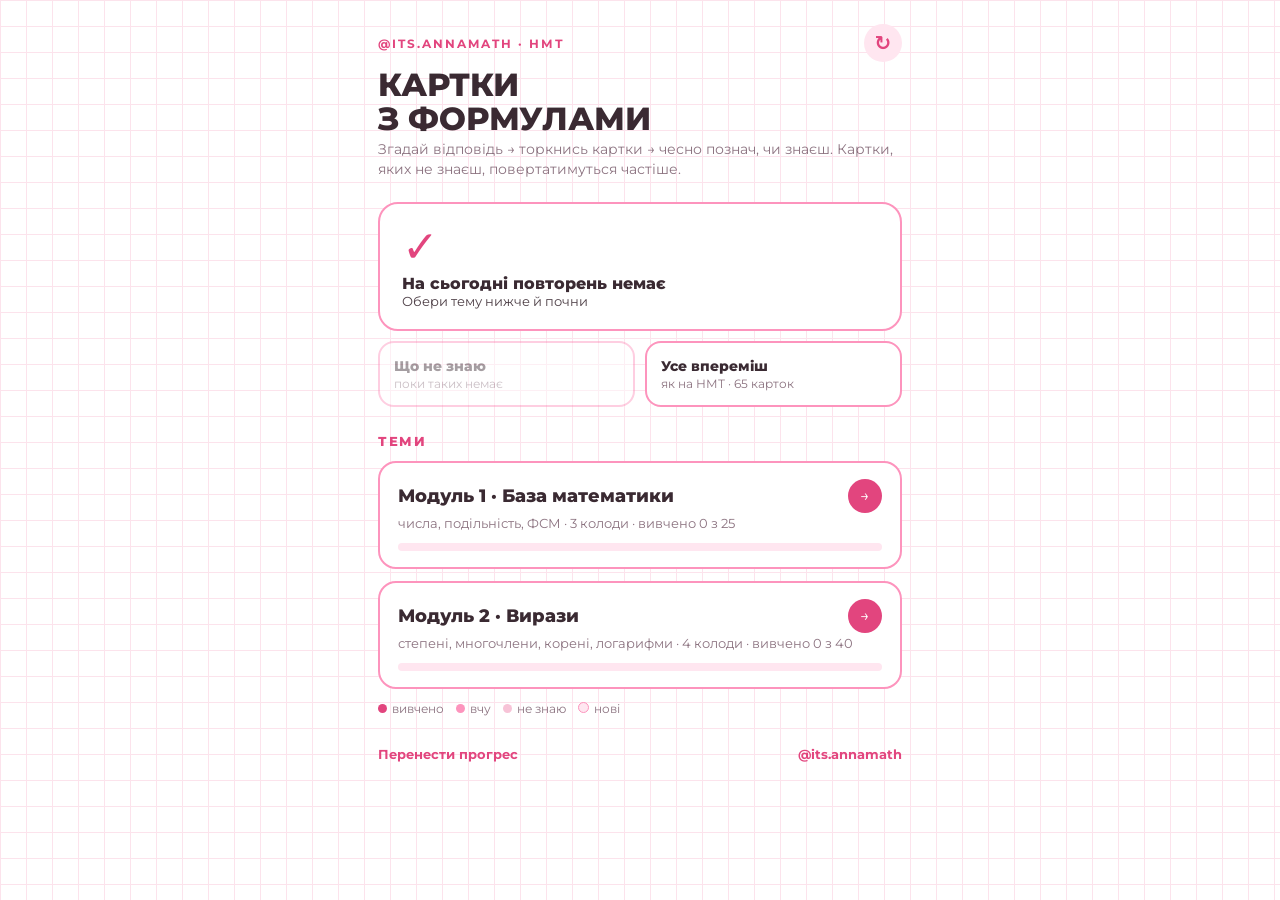
==== index.html @ 20a90d84 "Модуль 1 · Ознаки подільності (на 3 і на 9 — окремо) Co-Authored-By: Claude Opus 5.5 <noreply@anthro" ====
<!DOCTYPE html>
<html lang="uk">
<head>
<meta charset="utf-8">
<meta name="viewport" content="width=device-width, initial-scale=1, viewport-fit=cover">
<title>Картки НМТ · @its.annamath</title>
<meta name="description" content="Картки для запам'ятовування формул до НМТ з математики">
<meta name="theme-color" content="#FD94BD">
<link rel="manifest" href="manifest.webmanifest">
<link rel="icon" href="icon-192.png">
<link rel="apple-touch-icon" href="icon-192.png">
<meta name="apple-mobile-web-app-capable" content="yes">
<meta name="apple-mobile-web-app-title" content="Картки НМТ">
<link rel="preconnect" href="https://fonts.googleapis.com">
<link rel="preconnect" href="https://fonts.gstatic.com" crossorigin>
<link href="https://fonts.googleapis.com/css2?family=Montserrat:wght@500;600;700;800&display=swap" rel="stylesheet">
<link rel="stylesheet" href="katex/katex.min.css?v=a65f815d">
<link rel="stylesheet" href="style.css?v=a65f815d">
</head>
<body>
<main class="wrap" id="app"></main>
<div class="modal hidden" id="modal"><div class="sheet" id="sheet"></div></div>
<script src="data.js?v=a65f815d"></script>
<script src="app.js?v=a65f815d"></script>
</body>
</html>
---- style.css ----
:root{
  --pink:#FD94BD; --accent:#E2457E; --soft:#FFE6F0; --line:#FCE3EC;
  --ink:#3A2A32; --muted:#8C7380; --ok:#E2457E;
}
*{ box-sizing:border-box; margin:0; padding:0; -webkit-tap-highlight-color:transparent; }
html,body{ min-height:100%; }
body{
  font-family:Montserrat,system-ui,-apple-system,sans-serif; color:var(--ink); background:#fff;
  background-image:linear-gradient(var(--line) 1px,transparent 1px),linear-gradient(90deg,var(--line) 1px,transparent 1px);
  background-size:26px 26px;
}
.wrap{ max-width:560px; margin:0 auto;
  padding:calc(24px + env(safe-area-inset-top)) 18px calc(40px + env(safe-area-inset-bottom)); }
button{ font-family:inherit; cursor:pointer; border:none; background:none; color:inherit; }
.hidden{ display:none!important; }

/* шапка */
.hdr{ display:flex; align-items:center; justify-content:space-between; gap:10px; }
.refresh{ width:38px; height:38px; border-radius:50%; background:var(--soft); color:var(--accent); font-size:20px; font-weight:800; flex:none; display:grid; place-items:center; }
.refresh.spin{ animation:spin .8s linear infinite; }
@keyframes spin{ to{ transform:rotate(360deg); } }
.toast{ position:fixed; left:50%; transform:translateX(-50%); bottom:calc(18px + env(safe-area-inset-bottom)); z-index:20;
  background:var(--accent); color:#fff; font-size:14px; padding:13px 18px; border-radius:14px; box-shadow:0 8px 22px rgba(226,69,126,.35); white-space:nowrap; }
.brand{ font-size:12px; font-weight:700; letter-spacing:2px; color:var(--accent); text-transform:uppercase; }
h1{ font-size:32px; font-weight:800; text-transform:uppercase; margin:6px 0 4px; line-height:1.05; }
.sub{ color:var(--muted); font-size:14px; line-height:1.45; margin-bottom:22px; }
.h2{ font-size:13px; font-weight:800; letter-spacing:1.5px; text-transform:uppercase; color:var(--accent); margin:26px 0 12px; }

/* плашка «додай на екран» */
.inst{ display:flex; align-items:center; gap:12px; background:var(--soft); border:2px solid var(--pink); border-radius:18px; padding:12px 10px 12px 12px; margin-bottom:14px; }
.inst img{ width:44px; height:44px; border-radius:11px; flex:none; }
.inst div{ flex:1; min-width:0; }
.inst b{ display:block; font-size:14px; font-weight:800; line-height:1.25; }
.inst small{ font-size:12px; color:var(--muted); }
.inst-go{ background:var(--accent); color:#fff; font-weight:700; font-size:14px; border-radius:12px; padding:10px 14px; flex:none; }
.inst-x{ color:var(--muted); font-size:22px; line-height:1; padding:4px 4px; flex:none; }
.sheet ol li{ margin-bottom:6px; }

/* головні кнопки */
.today{ display:block; width:100%; text-align:left; background:var(--accent); color:#fff; border-radius:20px;
  padding:20px 22px; box-shadow:0 10px 26px rgba(226,69,126,.28); }
.today .n{ font-size:44px; font-weight:800; line-height:1; }
.today b{ display:block; font-size:16px; font-weight:800; margin-top:6px; }
.today small{ font-size:13px; opacity:.9; }
.today.empty{ background:#fff; color:var(--ink); border:2px solid var(--pink); box-shadow:none; }
.today.empty .n{ color:var(--accent); }
.row2{ display:grid; grid-template-columns:1fr 1fr; gap:10px; margin-top:10px; }
.chip{ background:#fff; border:2px solid var(--pink); border-radius:16px; padding:14px; text-align:left; transition:.15s; }
.chip:hover{ background:var(--soft); }
.chip b{ display:block; font-size:14px; font-weight:800; }
.chip small{ font-size:12px; color:var(--muted); }
.chip:disabled{ opacity:.45; cursor:default; background:#fff; }

/* теми */
.deck{ width:100%; display:block; text-align:left; background:#fff; border:2px solid var(--pink);
  border-radius:18px; padding:16px 18px; margin-bottom:12px; transition:.15s; }
.deck:hover{ background:var(--soft); }
.deck .t{ display:flex; justify-content:space-between; align-items:center; gap:10px; }
.deck b{ font-size:18px; font-weight:800; }
.deck .go{ background:var(--accent); color:#fff; border-radius:50%; width:34px; height:34px; display:grid; place-items:center; flex:none; font-size:16px; }
.deck small{ display:block; color:var(--muted); font-size:13px; margin-top:2px; }
.prog{ display:flex; height:8px; border-radius:8px; overflow:hidden; background:var(--soft); margin-top:12px; }
.prog i{ display:block; height:100%; }
.prog .p-ok{ background:var(--accent); } .prog .p-mid{ background:var(--pink); } .prog .p-bad{ background:#F7C3D7; }
.legend{ display:flex; gap:12px; flex-wrap:wrap; font-size:12px; color:var(--muted); margin-top:8px; }
.legend span::before{ content:""; display:inline-block; width:9px; height:9px; border-radius:50%; margin-right:5px; vertical-align:0; }
.l-ok::before{ background:var(--accent); } .l-mid::before{ background:var(--pink); } .l-bad::before{ background:#F7C3D7; } .l-new::before{ background:var(--soft); border:1px solid var(--pink); }

/* тема */
.rel{ display:grid; gap:10px; }
.rel .chip{ width:100%; }
.top{ display:flex; align-items:center; gap:12px; margin-bottom:16px; }
.back{ background:var(--soft); color:var(--accent); width:40px; height:40px; border-radius:50%; font-size:18px; font-weight:800; flex:none; }
.top h2{ font-size:18px; font-weight:800; text-transform:uppercase; flex:1; line-height:1.15; }
.cnt{ font-size:13px; color:var(--muted); font-weight:700; white-space:nowrap; }
.stats{ display:grid; grid-template-columns:repeat(4,1fr); gap:8px; margin:6px 0 18px; }
.stat{ background:#fff; border:2px solid var(--soft); border-radius:14px; padding:10px 6px; text-align:center; }
.stat b{ display:block; font-size:22px; font-weight:800; color:var(--accent); }
.stat small{ font-size:11px; color:var(--muted); font-weight:600; }
.btn{ display:block; width:100%; padding:16px; border-radius:14px; font-size:15px; font-weight:700; margin-bottom:10px; text-align:center; }
.btn.main{ background:var(--accent); color:#fff; }
.btn.line{ background:#fff; color:var(--accent); border:2px solid var(--accent); }
.btn:disabled{ opacity:.4; cursor:default; }
.list{ margin-top:22px; }
.li{ display:flex; align-items:center; gap:12px; background:#fff; border-bottom:1px solid var(--line); padding:10px 4px; overflow-x:auto; overflow-y:visible; }
.li .dot{ width:10px; height:10px; border-radius:50%; flex:none; }
.li .katex-display{ margin:0; text-align:left; }
.li .katex-display>.katex{ text-align:left; }
.li .katex{ font-size:1.05em; }

/* навчання */
.bar{ height:8px; background:var(--soft); border-radius:8px; overflow:hidden; margin-bottom:20px; }
.bar i{ display:block; height:100%; width:0; background:var(--pink); transition:width .3s; }
.scene{ perspective:1200px; height:min(52vh,340px); min-height:260px; margin-bottom:18px; }
.card{ position:relative; width:100%; height:100%; transform-style:preserve-3d; transition:transform .45s; cursor:pointer; }
.card.flip{ transform:rotateY(180deg); }
.card.noanim{ transition:none; }
.face{ position:absolute; inset:0; backface-visibility:hidden; -webkit-backface-visibility:hidden; border-radius:22px;
  display:flex; flex-direction:column; align-items:center; justify-content:center; padding:44px 18px 36px; overflow:auto; }
.front{ background:#fff; border:2.5px solid var(--pink); box-shadow:0 8px 24px rgba(253,148,189,.25); }
.backf{ background:var(--pink); transform:rotateY(180deg); box-shadow:0 8px 24px rgba(226,69,126,.25); }
.lbl{ position:absolute; top:16px; left:20px; right:20px; display:flex; justify-content:space-between;
  font-size:11px; font-weight:700; letter-spacing:1.5px; text-transform:uppercase; color:var(--accent); }
.backf .lbl{ color:#fff; }
.face .katex-display{ margin:0; width:100%; max-width:100%; overflow:visible; padding:.25em 0; }
.face .katex{ font-size:1.6em; }
#q,#a{ width:100%; }
.hint{ position:absolute; bottom:14px; font-size:12px; color:var(--muted); }
.ans{ display:grid; grid-template-columns:1fr 1fr; gap:12px; }
.ans button{ padding:17px 10px; border-radius:14px; font-size:15px; font-weight:700; }
.ans .no{ background:#fff; color:var(--accent); border:2px solid var(--accent); }
.ans .yes{ background:var(--accent); color:#fff; }
.ans button:disabled{ opacity:.3; cursor:default; }
.keys{ text-align:center; font-size:12px; color:var(--muted); margin-top:14px; }
@media (hover:none){ .keys{ display:none; } }

/* результат */
.done{ text-align:center; padding:26px 6px 0; }
.done .big{ font-size:60px; font-weight:800; color:var(--accent); line-height:1; }
.done p{ color:var(--muted); margin:10px 0 24px; line-height:1.45; }

/* низ */
.foot{ margin-top:30px; display:flex; flex-wrap:wrap; gap:8px 16px; font-size:13px; }
.foot button,.foot a{ color:var(--accent); font-weight:700; text-decoration:none; }
.foot .sp{ flex:1; }

/* вікно */
.modal{ position:fixed; inset:0; background:rgba(58,42,50,.35); display:flex; align-items:flex-end; justify-content:center; z-index:10; }
.sheet{ background:#fff; width:100%; max-width:560px; border-radius:24px 24px 0 0; padding:24px 20px calc(24px + env(safe-area-inset-bottom)); max-height:88vh; overflow:auto; }
@media (min-width:600px){ .modal{ align-items:center; } .sheet{ border-radius:24px; } }
.sheet h3{ font-size:18px; font-weight:800; text-transform:uppercase; margin-bottom:8px; }
.sheet p{ font-size:14px; color:var(--muted); line-height:1.5; margin-bottom:12px; }
.sheet ol{ font-size:14px; line-height:1.6; padding-left:20px; margin-bottom:14px; }
.sheet textarea{ width:100%; height:96px; border:2px solid var(--pink); border-radius:12px; padding:10px; font-family:ui-monospace,monospace; font-size:12px; resize:none; margin-bottom:10px; }
.msg{ font-size:13px; font-weight:700; color:var(--accent); min-height:18px; margin-bottom:8px; }
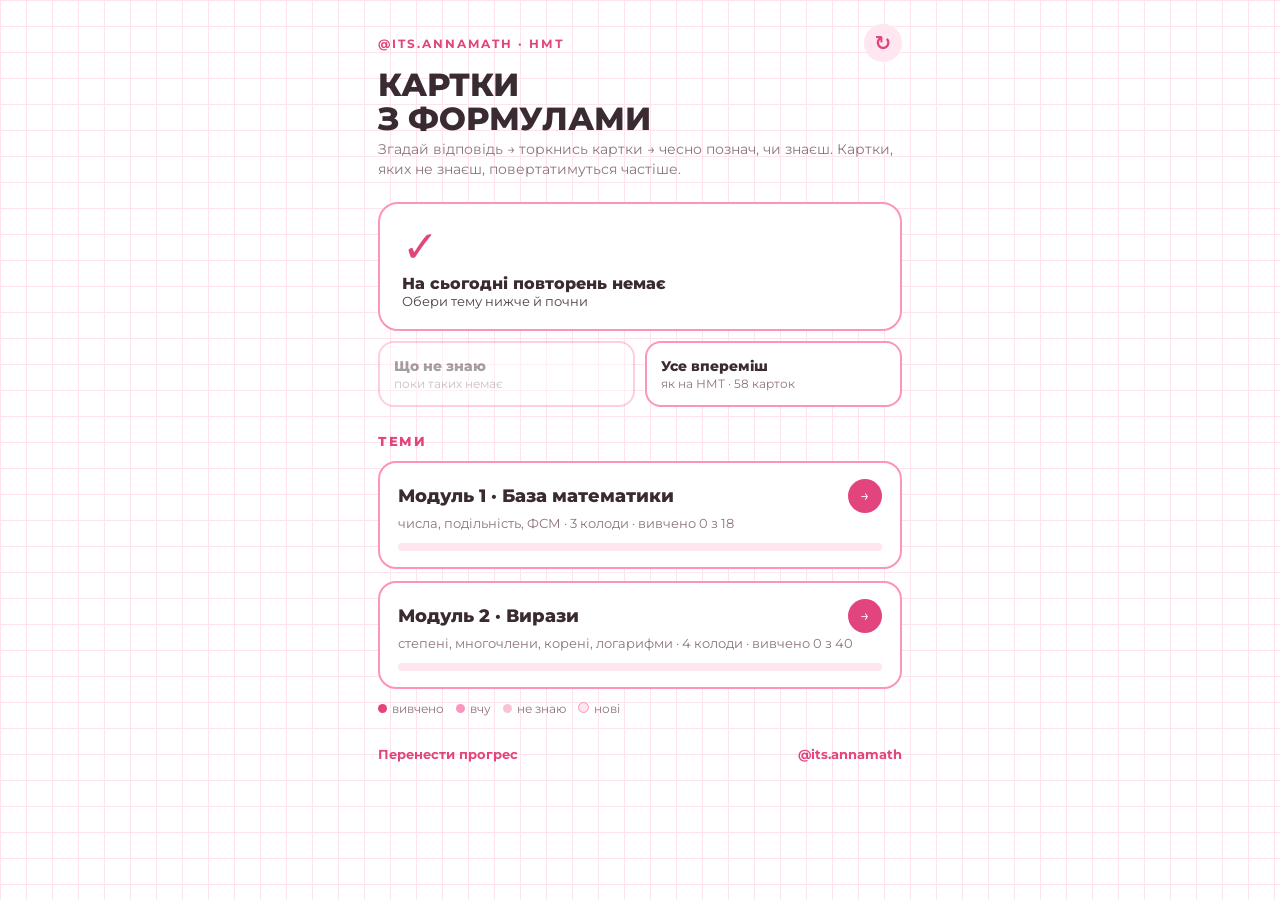
==== commit 3d081b81: "Дійсні числа: лише числові множини, означення + приклади Co-Authored-By: Claude Opus 5.5 <noreply@an" ====
--- a/index.html
+++ b/index.html
@@ -14,13 +14,13 @@
 <link rel="preconnect" href="https://fonts.googleapis.com">
 <link rel="preconnect" href="https://fonts.gstatic.com" crossorigin>
 <link href="https://fonts.googleapis.com/css2?family=Montserrat:wght@500;600;700;800&display=swap" rel="stylesheet">
-<link rel="stylesheet" href="katex/katex.min.css?v=a65f815d">
-<link rel="stylesheet" href="style.css?v=a65f815d">
+<link rel="stylesheet" href="katex/katex.min.css?v=4de28c6d">
+<link rel="stylesheet" href="style.css?v=4de28c6d">
 </head>
 <body>
 <main class="wrap" id="app"></main>
 <div class="modal hidden" id="modal"><div class="sheet" id="sheet"></div></div>
-<script src="data.js?v=a65f815d"></script>
-<script src="app.js?v=a65f815d"></script>
+<script src="data.js?v=4de28c6d"></script>
+<script src="app.js?v=4de28c6d"></script>
 </body>
 </html>
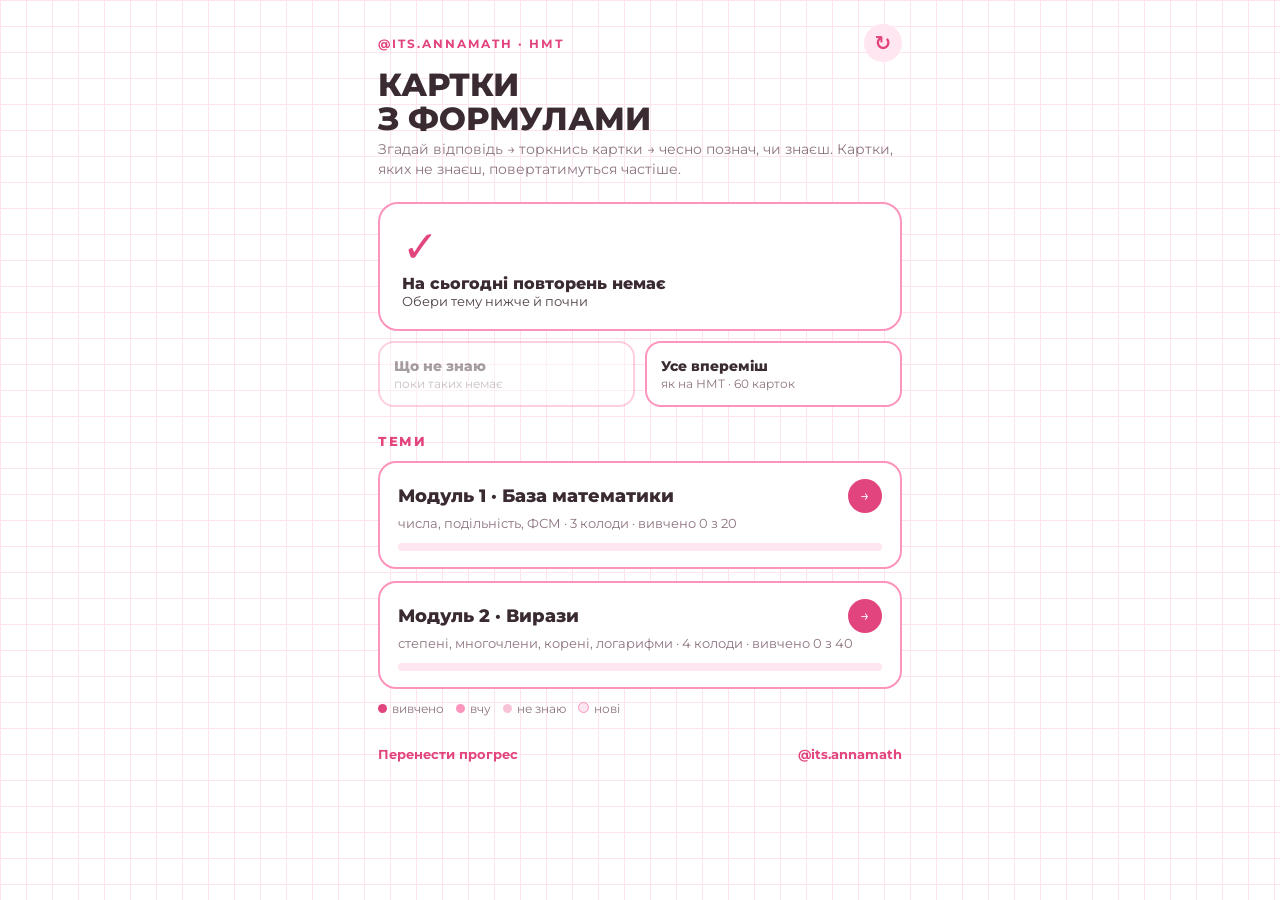
==== commit 4a19cc27: "Дійсні числа: повернуто прості та складені числа Co-Authored-By: Claude Opus 5.5 <noreply@anthropic." ====
--- a/index.html
+++ b/index.html
@@ -14,13 +14,13 @@
 <link rel="preconnect" href="https://fonts.googleapis.com">
 <link rel="preconnect" href="https://fonts.gstatic.com" crossorigin>
 <link href="https://fonts.googleapis.com/css2?family=Montserrat:wght@500;600;700;800&display=swap" rel="stylesheet">
-<link rel="stylesheet" href="katex/katex.min.css?v=4de28c6d">
-<link rel="stylesheet" href="style.css?v=4de28c6d">
+<link rel="stylesheet" href="katex/katex.min.css?v=f3991ea3">
+<link rel="stylesheet" href="style.css?v=f3991ea3">
 </head>
 <body>
 <main class="wrap" id="app"></main>
 <div class="modal hidden" id="modal"><div class="sheet" id="sheet"></div></div>
-<script src="data.js?v=4de28c6d"></script>
-<script src="app.js?v=4de28c6d"></script>
+<script src="data.js?v=f3991ea3"></script>
+<script src="app.js?v=f3991ea3"></script>
 </body>
 </html>
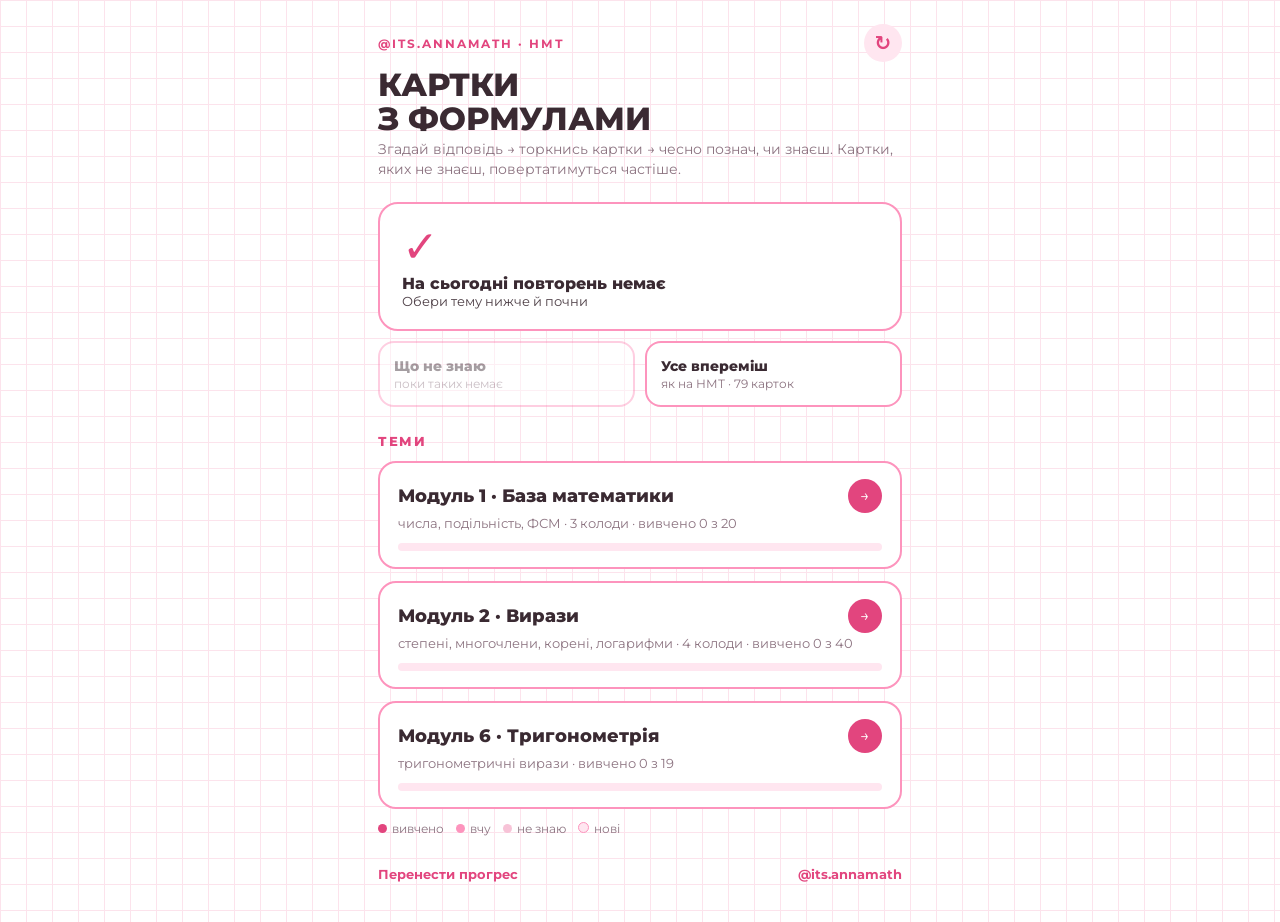
==== commit 444f7ea8: "Модуль 6 · Тригонометрія: Тригонометричні вирази (за шпаргалкою Анни) Co-Authored-By: Claude Opus 5." ====
--- a/index.html
+++ b/index.html
@@ -14,13 +14,13 @@
 <link rel="preconnect" href="https://fonts.googleapis.com">
 <link rel="preconnect" href="https://fonts.gstatic.com" crossorigin>
 <link href="https://fonts.googleapis.com/css2?family=Montserrat:wght@500;600;700;800&display=swap" rel="stylesheet">
-<link rel="stylesheet" href="katex/katex.min.css?v=f3991ea3">
-<link rel="stylesheet" href="style.css?v=f3991ea3">
+<link rel="stylesheet" href="katex/katex.min.css?v=1e458719">
+<link rel="stylesheet" href="style.css?v=1e458719">
 </head>
 <body>
 <main class="wrap" id="app"></main>
 <div class="modal hidden" id="modal"><div class="sheet" id="sheet"></div></div>
-<script src="data.js?v=f3991ea3"></script>
-<script src="app.js?v=f3991ea3"></script>
+<script src="data.js?v=1e458719"></script>
+<script src="app.js?v=1e458719"></script>
 </body>
 </html>
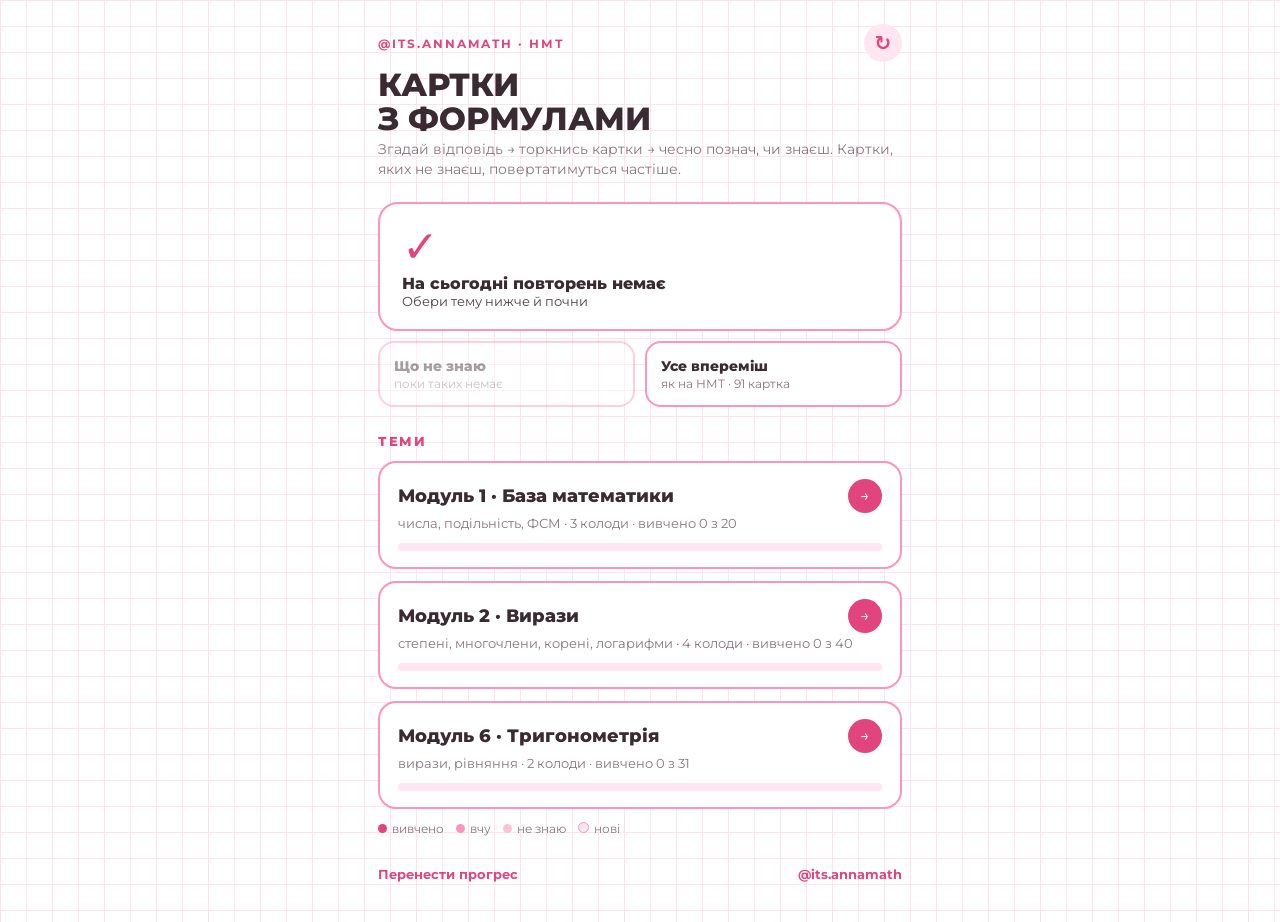
==== commit dea0a7c7: "Модуль 6 · Тригонометричні рівняння (окремі випадки cos x виправлено) Co-Authored-By: Claude Opus 5." ====
--- a/index.html
+++ b/index.html
@@ -14,13 +14,13 @@
 <link rel="preconnect" href="https://fonts.googleapis.com">
 <link rel="preconnect" href="https://fonts.gstatic.com" crossorigin>
 <link href="https://fonts.googleapis.com/css2?family=Montserrat:wght@500;600;700;800&display=swap" rel="stylesheet">
-<link rel="stylesheet" href="katex/katex.min.css?v=1e458719">
-<link rel="stylesheet" href="style.css?v=1e458719">
+<link rel="stylesheet" href="katex/katex.min.css?v=a5f1688d">
+<link rel="stylesheet" href="style.css?v=a5f1688d">
 </head>
 <body>
 <main class="wrap" id="app"></main>
 <div class="modal hidden" id="modal"><div class="sheet" id="sheet"></div></div>
-<script src="data.js?v=1e458719"></script>
-<script src="app.js?v=1e458719"></script>
+<script src="data.js?v=a5f1688d"></script>
+<script src="app.js?v=a5f1688d"></script>
 </body>
 </html>
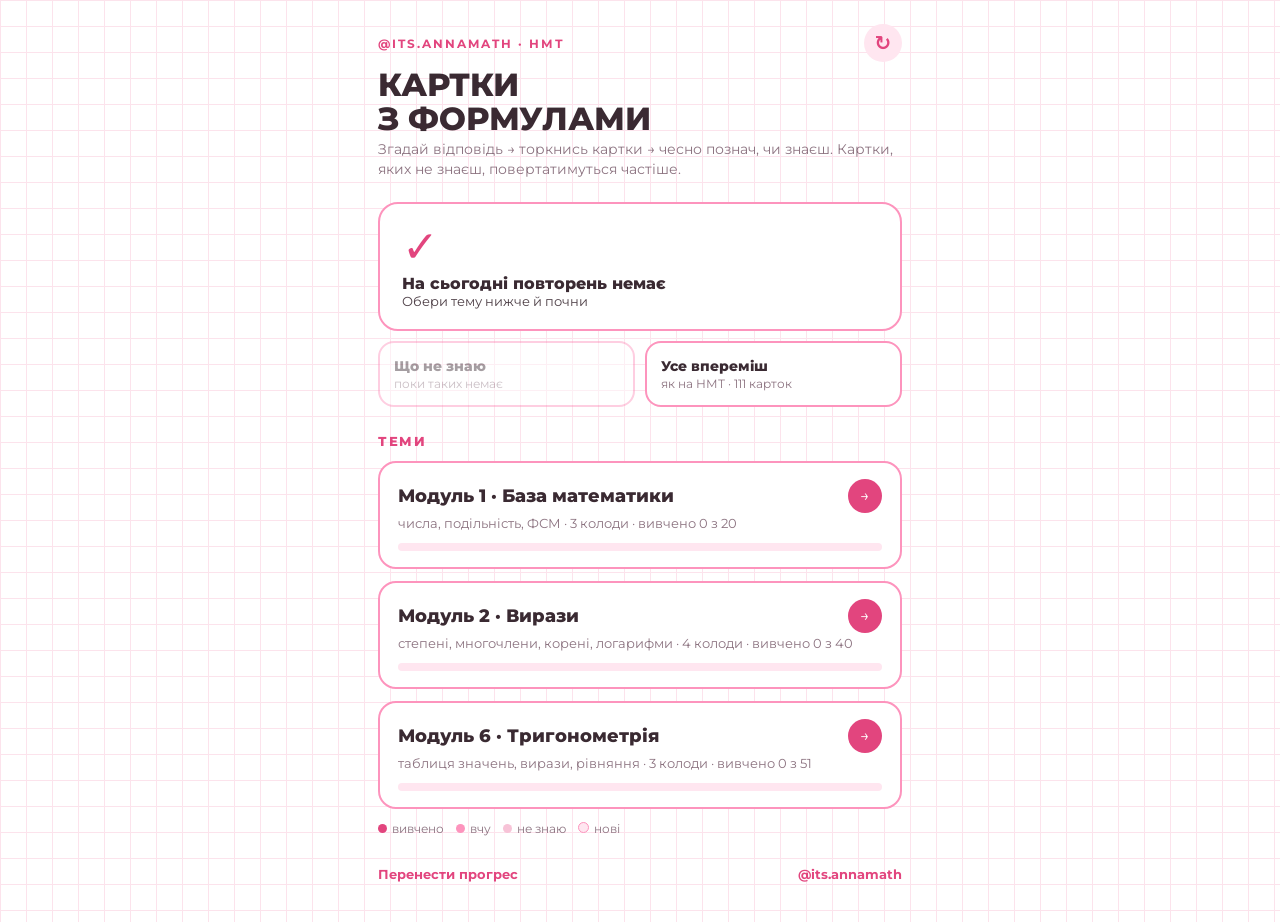
==== commit 623a3a30: "Модуль 6 · Таблиця значень (sin, cos, tg, ctg для 0°–90°) Co-Authored-By: Claude Opus 5.5 <noreply@a" ====
--- a/index.html
+++ b/index.html
@@ -14,13 +14,13 @@
 <link rel="preconnect" href="https://fonts.googleapis.com">
 <link rel="preconnect" href="https://fonts.gstatic.com" crossorigin>
 <link href="https://fonts.googleapis.com/css2?family=Montserrat:wght@500;600;700;800&display=swap" rel="stylesheet">
-<link rel="stylesheet" href="katex/katex.min.css?v=a5f1688d">
-<link rel="stylesheet" href="style.css?v=a5f1688d">
+<link rel="stylesheet" href="katex/katex.min.css?v=66ec7bf8">
+<link rel="stylesheet" href="style.css?v=66ec7bf8">
 </head>
 <body>
 <main class="wrap" id="app"></main>
 <div class="modal hidden" id="modal"><div class="sheet" id="sheet"></div></div>
-<script src="data.js?v=a5f1688d"></script>
-<script src="app.js?v=a5f1688d"></script>
+<script src="data.js?v=66ec7bf8"></script>
+<script src="app.js?v=66ec7bf8"></script>
 </body>
 </html>
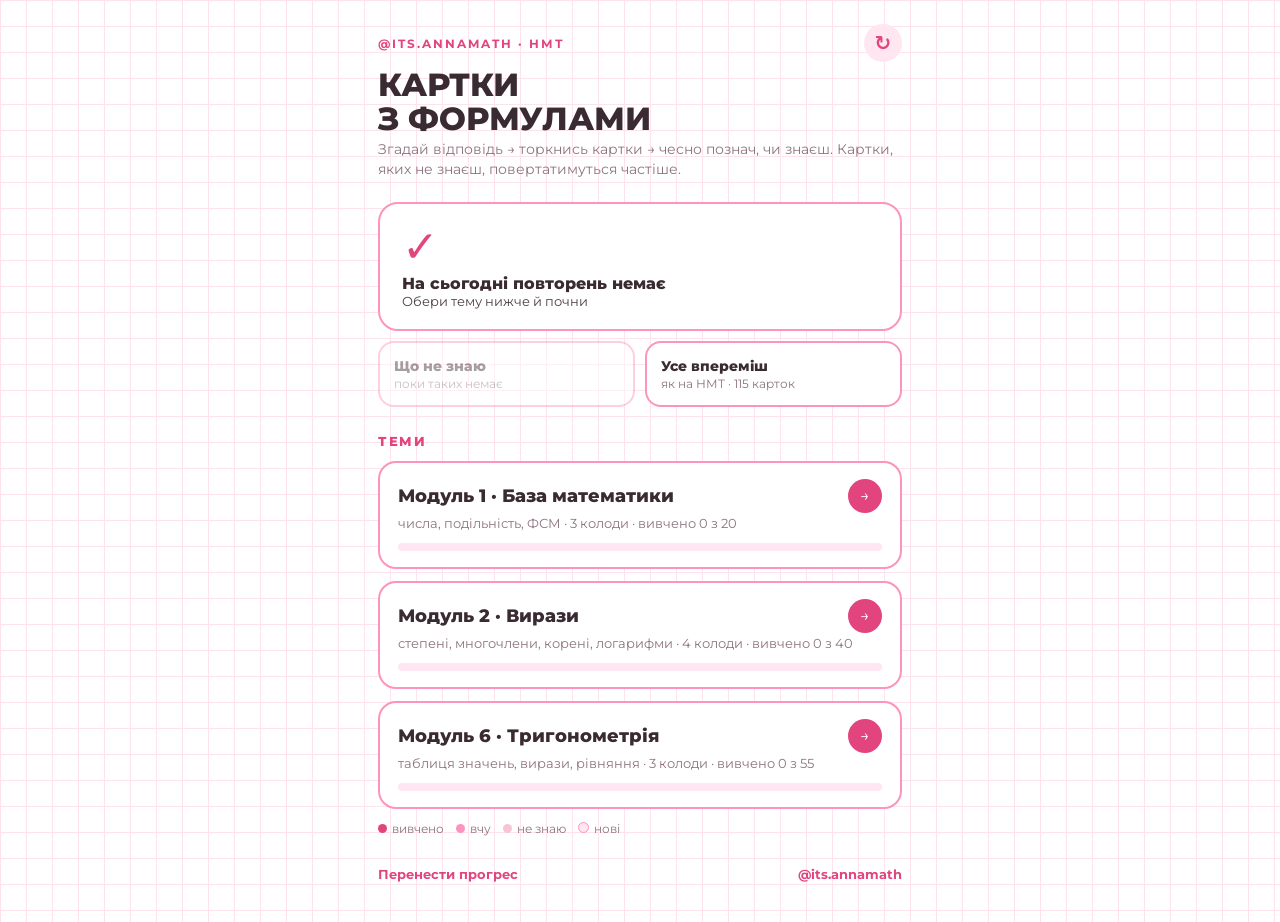
==== commit ab442f34: "Тригонометричні рівняння: arcsin/arccos/arctg/arcctg від'ємного аргументу Co-Authored-By: Claude Opu" ====
--- a/index.html
+++ b/index.html
@@ -14,13 +14,13 @@
 <link rel="preconnect" href="https://fonts.googleapis.com">
 <link rel="preconnect" href="https://fonts.gstatic.com" crossorigin>
 <link href="https://fonts.googleapis.com/css2?family=Montserrat:wght@500;600;700;800&display=swap" rel="stylesheet">
-<link rel="stylesheet" href="katex/katex.min.css?v=66ec7bf8">
-<link rel="stylesheet" href="style.css?v=66ec7bf8">
+<link rel="stylesheet" href="katex/katex.min.css?v=ee4f5809">
+<link rel="stylesheet" href="style.css?v=ee4f5809">
 </head>
 <body>
 <main class="wrap" id="app"></main>
 <div class="modal hidden" id="modal"><div class="sheet" id="sheet"></div></div>
-<script src="data.js?v=66ec7bf8"></script>
-<script src="app.js?v=66ec7bf8"></script>
+<script src="data.js?v=ee4f5809"></script>
+<script src="app.js?v=ee4f5809"></script>
 </body>
 </html>
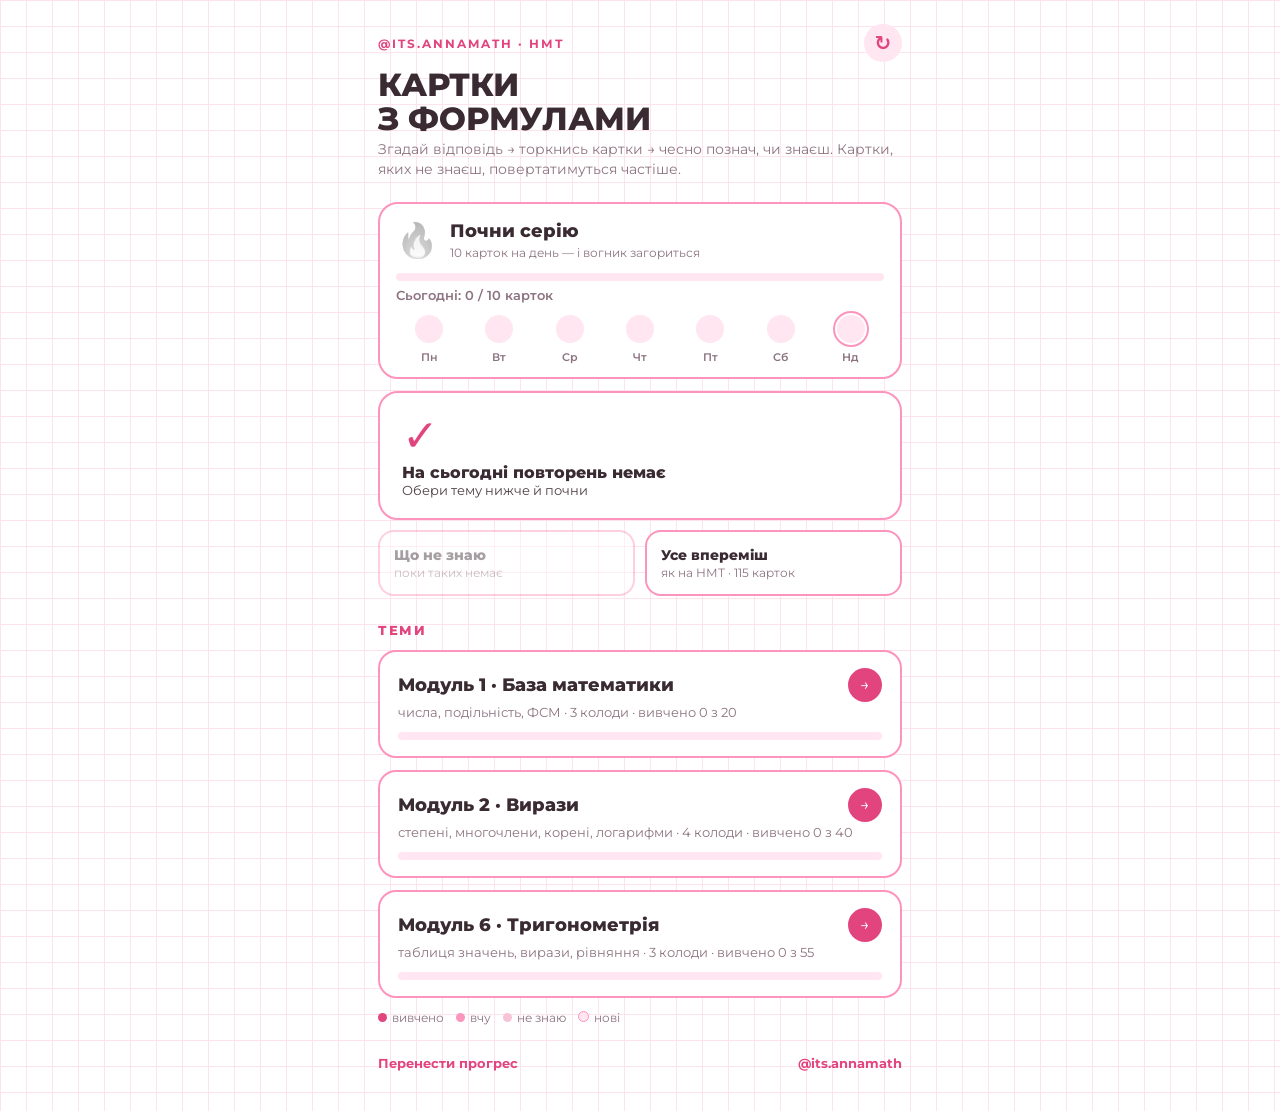
==== commit 9865cc60: "Серія днів 🔥: ціль 10 карток на день, тиждень кружечками, рекорд; переноситься з прогресом Co-Author" ====
--- a/index.html
+++ b/index.html
@@ -14,13 +14,13 @@
 <link rel="preconnect" href="https://fonts.googleapis.com">
 <link rel="preconnect" href="https://fonts.gstatic.com" crossorigin>
 <link href="https://fonts.googleapis.com/css2?family=Montserrat:wght@500;600;700;800&display=swap" rel="stylesheet">
-<link rel="stylesheet" href="katex/katex.min.css?v=ee4f5809">
-<link rel="stylesheet" href="style.css?v=ee4f5809">
+<link rel="stylesheet" href="katex/katex.min.css?v=91bab44d">
+<link rel="stylesheet" href="style.css?v=91bab44d">
 </head>
 <body>
 <main class="wrap" id="app"></main>
 <div class="modal hidden" id="modal"><div class="sheet" id="sheet"></div></div>
-<script src="data.js?v=ee4f5809"></script>
-<script src="app.js?v=ee4f5809"></script>
+<script src="data.js?v=91bab44d"></script>
+<script src="app.js?v=91bab44d"></script>
 </body>
 </html>
--- a/style.css
+++ b/style.css
@@ -35,6 +35,28 @@
 .inst-go{ background:var(--accent); color:#fff; font-weight:700; font-size:14px; border-radius:12px; padding:10px 14px; flex:none; }
 .inst-x{ color:var(--muted); font-size:22px; line-height:1; padding:4px 4px; flex:none; }
 .sheet ol li{ margin-bottom:6px; }
+
+/* серія днів */
+.streak{ background:#fff; border:2px solid var(--pink); border-radius:20px; padding:16px 16px 12px; margin-bottom:12px; }
+.st-top{ display:flex; align-items:center; gap:12px; }
+.fire{ font-size:34px; line-height:1; }
+.fire.off{ filter:grayscale(1); opacity:.45; }
+.st-n b{ display:block; font-size:18px; font-weight:800; }
+.st-n small{ font-size:12px; color:var(--muted); }
+.st-bar{ height:8px; background:var(--soft); border-radius:8px; overflow:hidden; margin:12px 0 6px; }
+.st-bar i{ display:block; height:100%; background:var(--accent); border-radius:8px; }
+.st-goal{ font-size:13px; color:var(--muted); font-weight:600; }
+.st-goal b{ color:var(--accent); }
+.week{ display:grid; grid-template-columns:repeat(7,1fr); gap:4px; margin-top:12px; text-align:center; }
+.wd i{ display:grid; place-items:center; width:28px; height:28px; margin:0 auto 3px; border-radius:50%; background:var(--soft); color:#fff; font-style:normal; font-size:13px; font-weight:800; }
+.wd.half i{ background:#F7C3D7; }
+.wd.on i{ background:var(--accent); }
+.wd.now i{ box-shadow:0 0 0 2px #fff, 0 0 0 4px var(--pink); }
+.wd small{ font-size:11px; color:var(--muted); font-weight:600; }
+.flash{ position:fixed; left:50%; top:calc(18px + env(safe-area-inset-top)); transform:translateX(-50%); z-index:30; background:var(--accent); color:#fff;
+  font-size:14px; font-weight:700; padding:12px 18px; border-radius:14px; box-shadow:0 8px 22px rgba(226,69,126,.35); white-space:nowrap; transition:opacity .4s; }
+.flash.out{ opacity:0; }
+.goalhit{ background:var(--soft); border-radius:16px; padding:14px; margin:-8px 0 20px; color:var(--accent); font-size:15px; font-weight:700; line-height:1.5; }
 
 /* головні кнопки */
 .today{ display:block; width:100%; text-align:left; background:var(--accent); color:#fff; border-radius:20px;
